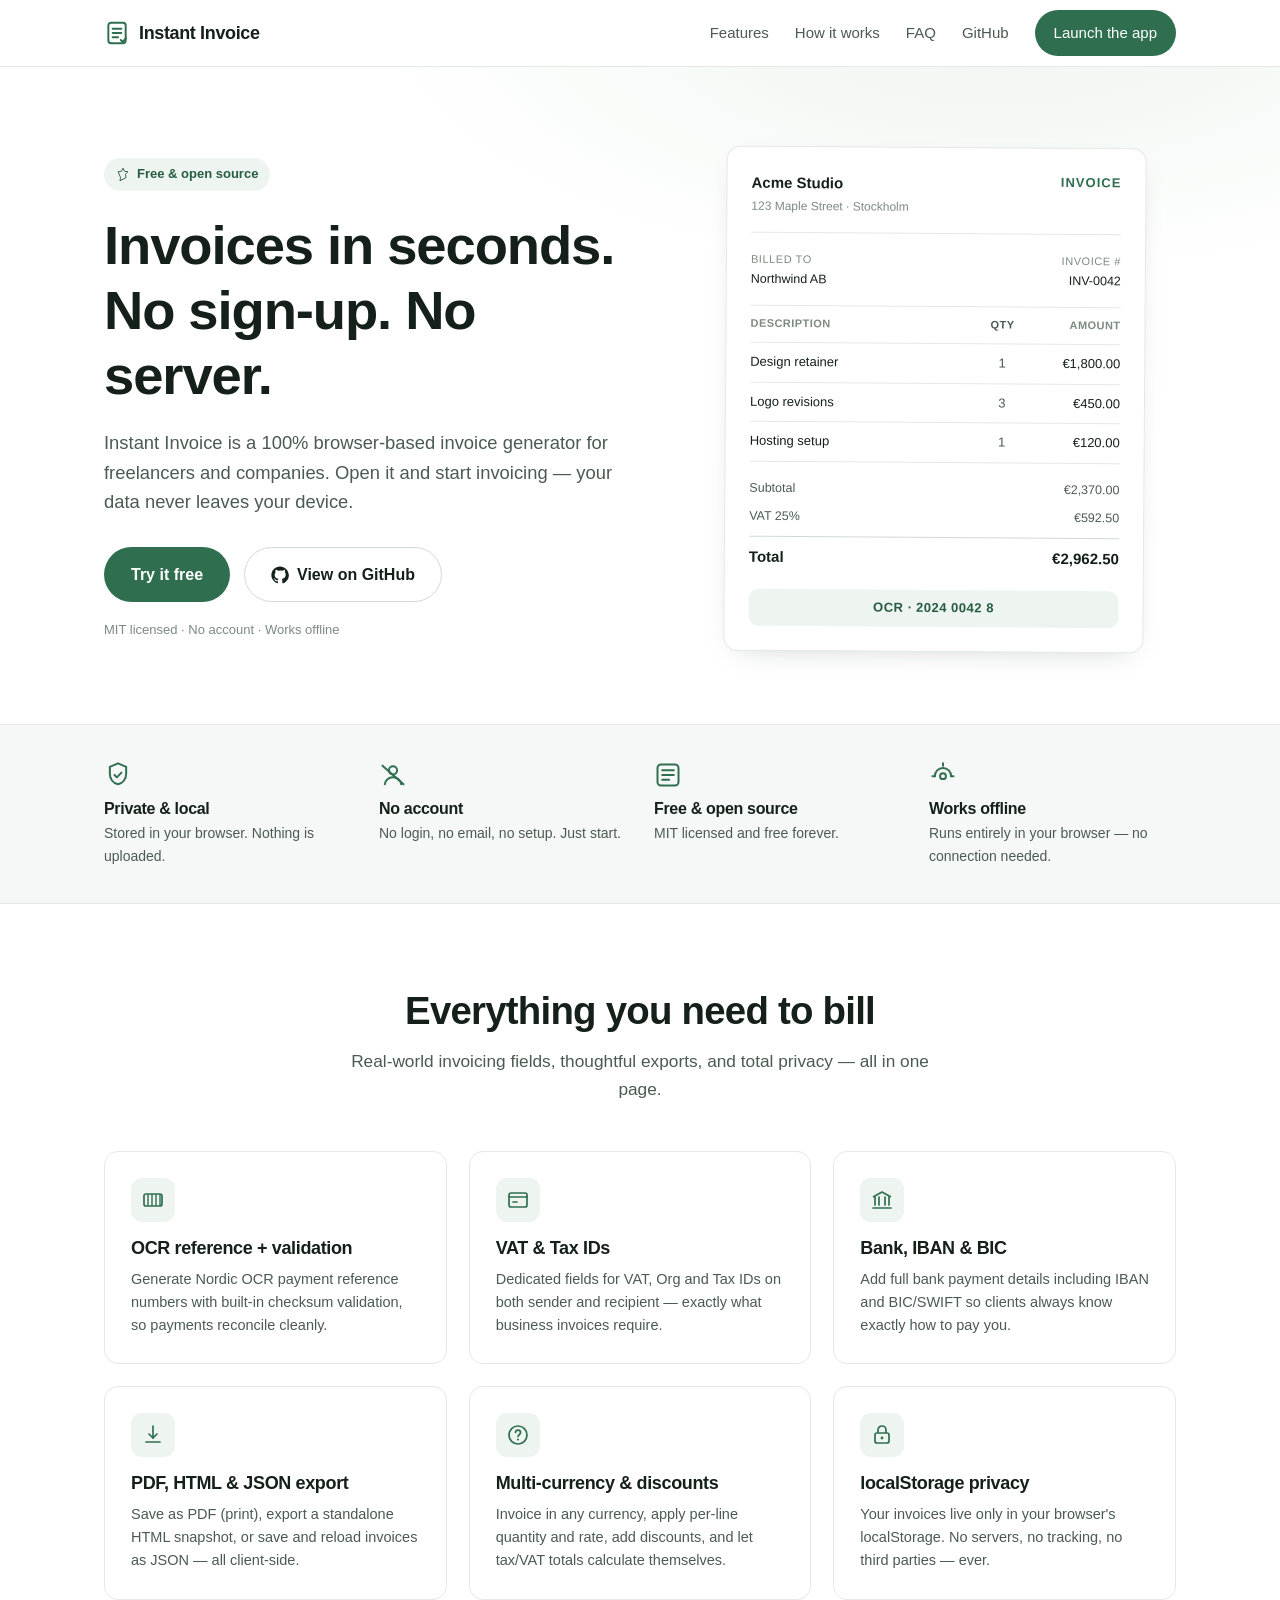
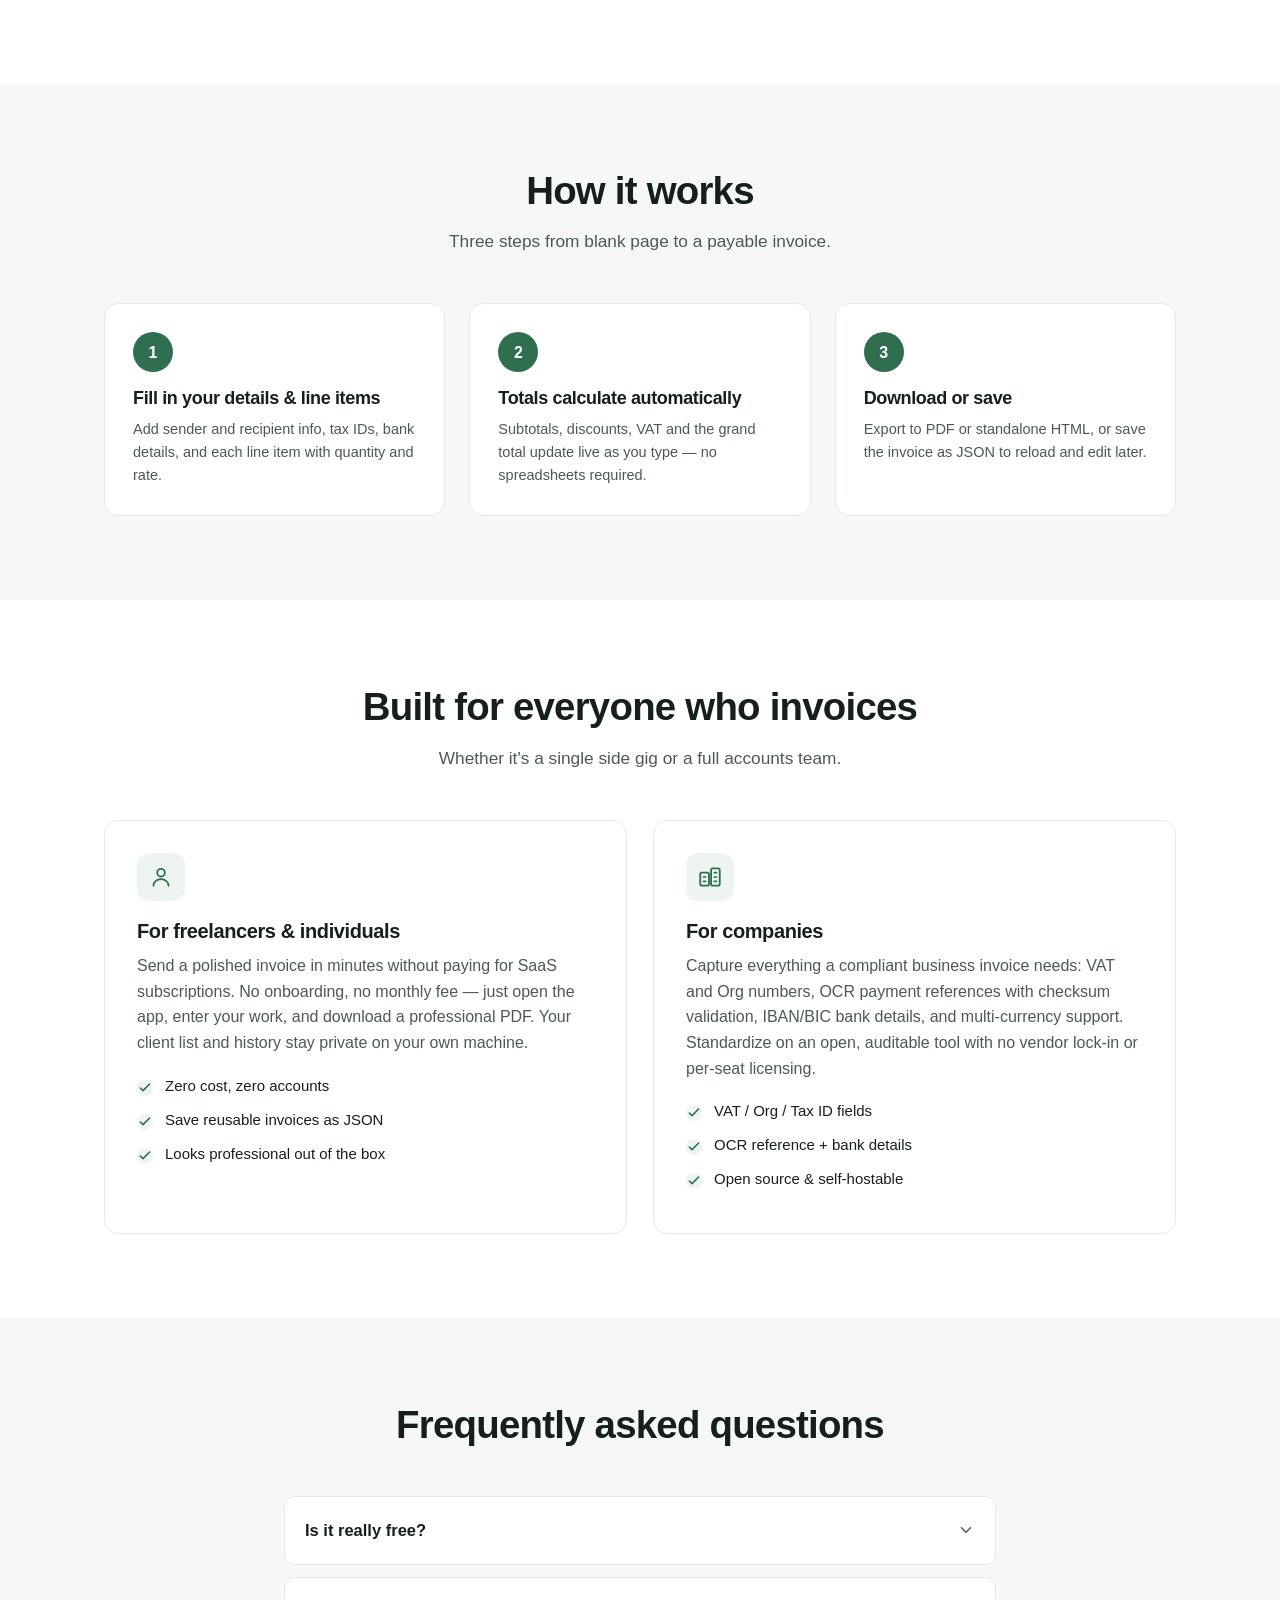
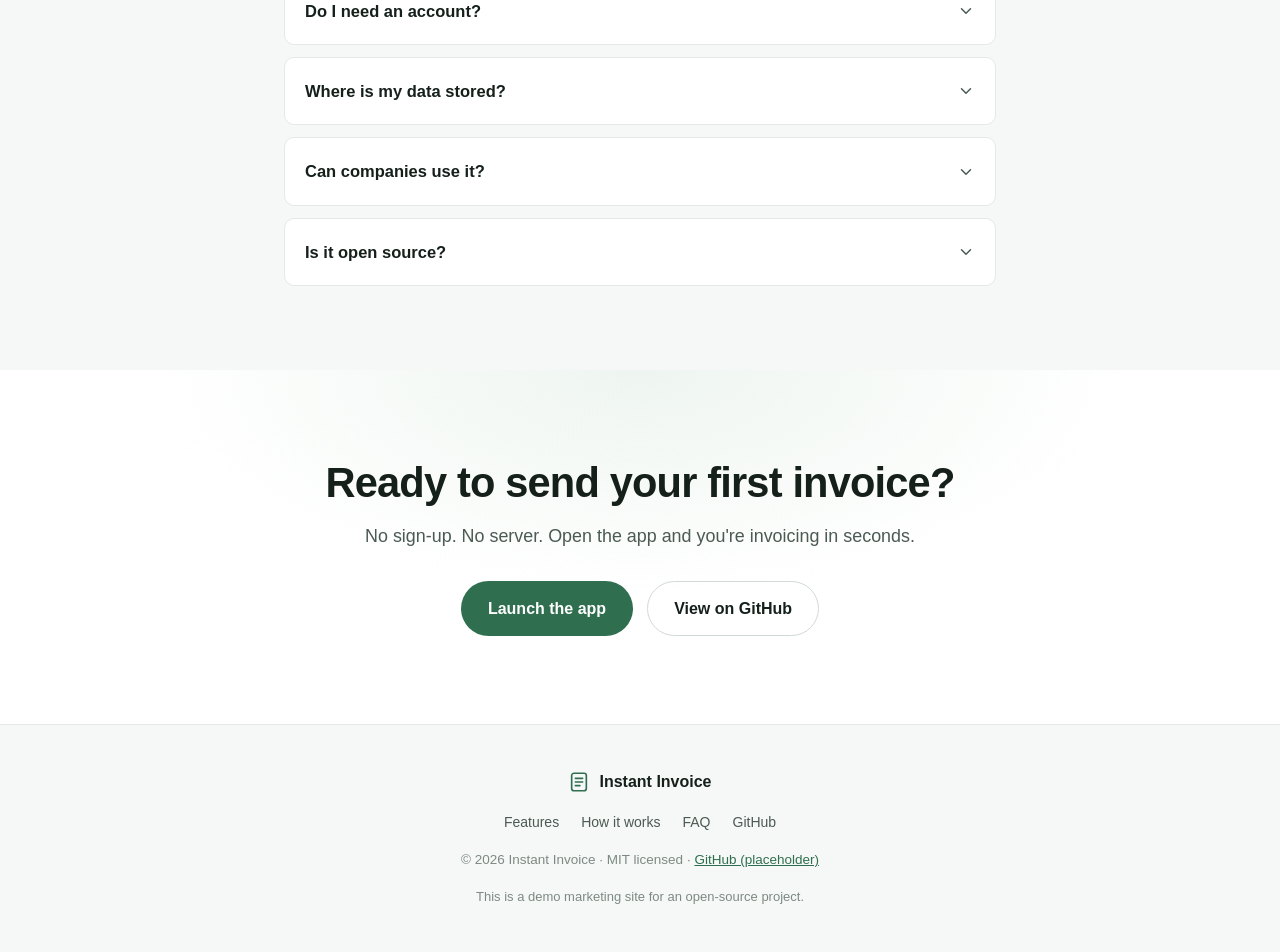
==== site/index.html @ c15d836b "Initial commit: open-source frontend invoice generator. Add the Personal/Freelancer invoice app with" ====
<!DOCTYPE html>
<!--
  Instant Invoice — marketing/demo landing page (static, frontend-only).

  FREE HOSTING OPTIONS (no domain purchase required):
    (a) Open locally — just double-click this file, or run: open site/index.html
    (b) Netlify Drop — drag the whole "site" folder onto https://app.netlify.com/drop
        for an instant free *.netlify.app URL.
    (c) GitHub Pages — push the repo and enable Pages in Settings → Pages;
        you'll get a free *.github.io URL with no custom domain needed.

  Note: the "Launch the app" / "Try it free" buttons link to ../index.html,
  which is the actual Instant Invoice generator app in the parent folder.
  Serve them together (or keep the folder structure) so the link resolves.
-->
<html lang="en">
<head>
  <meta charset="UTF-8" />
  <meta name="viewport" content="width=device-width, initial-scale=1.0" />
  <title>Instant Invoice — Free, open-source invoice generator</title>
  <meta name="description" content="Instant Invoice is a free, open-source, 100% browser-based invoice generator. No backend, no account, no login. Your data stays private in your browser." />
  <link rel="stylesheet" href="styles.css" />
</head>
<body>
  <a class="skip-link" href="#main">Skip to content</a>

  <!-- ============ NAV ============ -->
  <header class="nav" id="top">
    <div class="container nav__inner">
      <a class="brand" href="#top" aria-label="Instant Invoice home">
        <svg class="brand__mark" width="26" height="26" viewBox="0 0 24 24" fill="none" aria-hidden="true">
          <rect x="4" y="2.5" width="16" height="19" rx="2.5" stroke="currentColor" stroke-width="1.8"/>
          <path d="M8 8h8M8 12h8M8 16h5" stroke="currentColor" stroke-width="1.8" stroke-linecap="round"/>
          <path d="M15.5 18.5l1.8 1.8 3-3.6" stroke="currentColor" stroke-width="1.8" stroke-linecap="round" stroke-linejoin="round"/>
        </svg>
        <span class="brand__name">Instant&nbsp;Invoice</span>
      </a>

      <nav class="nav__links" id="primary-nav" aria-label="Primary">
        <a href="#features">Features</a>
        <a href="#how">How it works</a>
        <a href="#faq">FAQ</a>
        <a href="https://github.com/your-org/instant-invoice" rel="noopener">GitHub</a>
        <a class="btn btn--primary nav__cta" href="../index.html">Launch the app</a>
      </nav>

      <button class="nav__toggle" id="nav-toggle" aria-expanded="false" aria-controls="primary-nav" aria-label="Toggle navigation menu">
        <svg width="24" height="24" viewBox="0 0 24 24" fill="none" aria-hidden="true">
          <path d="M4 7h16M4 12h16M4 17h16" stroke="currentColor" stroke-width="1.8" stroke-linecap="round"/>
        </svg>
      </button>
    </div>
  </header>

  <main id="main">
    <!-- ============ HERO ============ -->
    <section class="hero">
      <div class="container hero__inner">
        <div class="hero__copy">
          <span class="badge">
            <svg width="14" height="14" viewBox="0 0 24 24" fill="none" aria-hidden="true">
              <path d="M12 2l2.6 5.3 5.9.9-4.3 4.1 1 5.8L12 21l-5.2 2.7 1-5.8L3.5 8.2l5.9-.9L12 2z" stroke="currentColor" stroke-width="1.6" stroke-linejoin="round"/>
            </svg>
            Free &amp; open source
          </span>
          <h1 class="hero__title">Invoices in seconds.<br />No sign-up. No server.</h1>
          <p class="hero__sub">
            Instant Invoice is a 100% browser-based invoice generator for freelancers and
            companies. Open it and start invoicing — your data never leaves your device.
          </p>
          <div class="hero__cta">
            <a class="btn btn--primary btn--lg" href="../index.html">Try it free</a>
            <a class="btn btn--ghost btn--lg" href="https://github.com/your-org/instant-invoice" rel="noopener">
              <svg width="18" height="18" viewBox="0 0 24 24" fill="currentColor" aria-hidden="true">
                <path d="M12 .5C5.7.5.5 5.7.5 12c0 5.1 3.3 9.4 7.9 10.9.6.1.8-.2.8-.6v-2c-3.2.7-3.9-1.4-3.9-1.4-.5-1.3-1.3-1.7-1.3-1.7-1.1-.7.1-.7.1-.7 1.2.1 1.8 1.2 1.8 1.2 1 1.8 2.8 1.3 3.5 1 .1-.8.4-1.3.8-1.6-2.6-.3-5.3-1.3-5.3-5.8 0-1.3.5-2.3 1.2-3.1-.1-.3-.5-1.5.1-3.1 0 0 1-.3 3.3 1.2a11.5 11.5 0 016 0C17.3 4.7 18.3 5 18.3 5c.6 1.6.2 2.8.1 3.1.7.8 1.2 1.8 1.2 3.1 0 4.5-2.7 5.5-5.3 5.8.4.4.8 1.1.8 2.2v3.3c0 .4.2.7.8.6 4.6-1.5 7.9-5.8 7.9-10.9C23.5 5.7 18.3.5 12 .5z"/>
              </svg>
              View on GitHub
            </a>
          </div>
          <p class="hero__note">MIT licensed · No account · Works offline</p>
        </div>

        <!-- Mock invoice preview built in HTML/CSS -->
        <div class="hero__visual" aria-hidden="true">
          <div class="mock">
            <div class="mock__top">
              <div>
                <div class="mock__brand">Acme Studio</div>
                <div class="mock__muted">123 Maple Street · Stockholm</div>
              </div>
              <div class="mock__title">INVOICE</div>
            </div>
            <div class="mock__meta">
              <div><span class="mock__label">Billed to</span><br />Northwind AB</div>
              <div class="mock__right"><span class="mock__label">Invoice #</span><br />INV-0042</div>
            </div>
            <div class="mock__table">
              <div class="mock__row mock__row--head"><span>Description</span><span>Qty</span><span>Amount</span></div>
              <div class="mock__row"><span>Design retainer</span><span>1</span><span>€1,800.00</span></div>
              <div class="mock__row"><span>Logo revisions</span><span>3</span><span>€450.00</span></div>
              <div class="mock__row"><span>Hosting setup</span><span>1</span><span>€120.00</span></div>
            </div>
            <div class="mock__totals">
              <div><span>Subtotal</span><span>€2,370.00</span></div>
              <div><span>VAT 25%</span><span>€592.50</span></div>
              <div class="mock__grand"><span>Total</span><span>€2,962.50</span></div>
            </div>
            <div class="mock__ocr">OCR&nbsp;·&nbsp;2024 0042 8</div>
          </div>
        </div>
      </div>
    </section>

    <!-- ============ TRUST STRIP ============ -->
    <section class="strip" aria-label="Key benefits">
      <div class="container strip__grid">
        <div class="strip__item">
          <svg viewBox="0 0 24 24" fill="none" aria-hidden="true"><path d="M12 2l7 3v6c0 4.5-3 8.3-7 9-4-0.7-7-4.5-7-9V5l7-3z" stroke="currentColor" stroke-width="1.7" stroke-linejoin="round"/><path d="M9 12l2 2 4-4" stroke="currentColor" stroke-width="1.7" stroke-linecap="round" stroke-linejoin="round"/></svg>
          <h3>Private &amp; local</h3>
          <p>Stored in your browser. Nothing is uploaded.</p>
        </div>
        <div class="strip__item">
          <svg viewBox="0 0 24 24" fill="none" aria-hidden="true"><circle cx="12" cy="8" r="3.5" stroke="currentColor" stroke-width="1.7"/><path d="M5 20c0-3.3 3.1-6 7-6s7 2.7 7 6" stroke="currentColor" stroke-width="1.7" stroke-linecap="round"/><path d="M3 4l18 16" stroke="currentColor" stroke-width="1.7" stroke-linecap="round"/></svg>
          <h3>No account</h3>
          <p>No login, no email, no setup. Just start.</p>
        </div>
        <div class="strip__item">
          <svg viewBox="0 0 24 24" fill="none" aria-hidden="true"><path d="M7 8h10M7 12h10M7 16h6" stroke="currentColor" stroke-width="1.7" stroke-linecap="round"/><rect x="3" y="3" width="18" height="18" rx="3" stroke="currentColor" stroke-width="1.7"/></svg>
          <h3>Free &amp; open source</h3>
          <p>MIT licensed and free forever.</p>
        </div>
        <div class="strip__item">
          <svg viewBox="0 0 24 24" fill="none" aria-hidden="true"><path d="M5 13a7 7 0 0114 0" stroke="currentColor" stroke-width="1.7" stroke-linecap="round"/><path d="M3 13h2M19 13h2M12 4V2" stroke="currentColor" stroke-width="1.7" stroke-linecap="round"/><circle cx="12" cy="13" r="2.5" stroke="currentColor" stroke-width="1.7"/></svg>
          <h3>Works offline</h3>
          <p>Runs entirely in your browser — no connection needed.</p>
        </div>
      </div>
    </section>

    <!-- ============ FEATURES ============ -->
    <section class="section" id="features">
      <div class="container">
        <header class="section__head">
          <h2>Everything you need to bill</h2>
          <p>Real-world invoicing fields, thoughtful exports, and total privacy — all in one page.</p>
        </header>

        <div class="grid grid--features">
          <article class="card">
            <div class="card__icon"><svg viewBox="0 0 24 24" fill="none" aria-hidden="true"><rect x="3" y="6" width="18" height="12" rx="2" stroke="currentColor" stroke-width="1.7"/><path d="M7 6v12M11 6v12M15 6v12M19 6v12" stroke="currentColor" stroke-width="1.4"/></svg></div>
            <h3>OCR reference + validation</h3>
            <p>Generate Nordic OCR payment reference numbers with built-in checksum validation, so payments reconcile cleanly.</p>
          </article>
          <article class="card">
            <div class="card__icon"><svg viewBox="0 0 24 24" fill="none" aria-hidden="true"><rect x="3" y="5" width="18" height="14" rx="2" stroke="currentColor" stroke-width="1.7"/><path d="M3 9h18M7 14h4" stroke="currentColor" stroke-width="1.7" stroke-linecap="round"/></svg></div>
            <h3>VAT &amp; Tax IDs</h3>
            <p>Dedicated fields for VAT, Org and Tax IDs on both sender and recipient — exactly what business invoices require.</p>
          </article>
          <article class="card">
            <div class="card__icon"><svg viewBox="0 0 24 24" fill="none" aria-hidden="true"><path d="M3 9l9-5 9 5" stroke="currentColor" stroke-width="1.7" stroke-linejoin="round"/><path d="M5 9v8M19 9v8M9 9v8M15 9v8M3 20h18" stroke="currentColor" stroke-width="1.7" stroke-linecap="round"/></svg></div>
            <h3>Bank, IBAN &amp; BIC</h3>
            <p>Add full bank payment details including IBAN and BIC/SWIFT so clients always know exactly how to pay you.</p>
          </article>
          <article class="card">
            <div class="card__icon"><svg viewBox="0 0 24 24" fill="none" aria-hidden="true"><path d="M12 3v12" stroke="currentColor" stroke-width="1.7" stroke-linecap="round"/><path d="M8 11l4 4 4-4" stroke="currentColor" stroke-width="1.7" stroke-linecap="round" stroke-linejoin="round"/><path d="M5 19h14" stroke="currentColor" stroke-width="1.7" stroke-linecap="round"/></svg></div>
            <h3>PDF, HTML &amp; JSON export</h3>
            <p>Save as PDF (print), export a standalone HTML snapshot, or save and reload invoices as JSON — all client-side.</p>
          </article>
          <article class="card">
            <div class="card__icon"><svg viewBox="0 0 24 24" fill="none" aria-hidden="true"><circle cx="12" cy="12" r="9" stroke="currentColor" stroke-width="1.7"/><path d="M9.5 9.5a2.5 2.5 0 015 .3c0 1.7-2.5 2.2-2.5 3.7" stroke="currentColor" stroke-width="1.7" stroke-linecap="round"/><path d="M12 16.5h.01" stroke="currentColor" stroke-width="2" stroke-linecap="round"/></svg></div>
            <h3>Multi-currency &amp; discounts</h3>
            <p>Invoice in any currency, apply per-line quantity and rate, add discounts, and let tax/VAT totals calculate themselves.</p>
          </article>
          <article class="card">
            <div class="card__icon"><svg viewBox="0 0 24 24" fill="none" aria-hidden="true"><rect x="5" y="10" width="14" height="10" rx="2" stroke="currentColor" stroke-width="1.7"/><path d="M8 10V7a4 4 0 018 0v3" stroke="currentColor" stroke-width="1.7"/><circle cx="12" cy="15" r="1.4" fill="currentColor"/></svg></div>
            <h3>localStorage privacy</h3>
            <p>Your invoices live only in your browser's localStorage. No servers, no tracking, no third parties — ever.</p>
          </article>
        </div>
      </div>
    </section>

    <!-- ============ HOW IT WORKS ============ -->
    <section class="section section--alt" id="how">
      <div class="container">
        <header class="section__head">
          <h2>How it works</h2>
          <p>Three steps from blank page to a payable invoice.</p>
        </header>

        <ol class="steps">
          <li class="step">
            <div class="step__num">1</div>
            <h3>Fill in your details &amp; line items</h3>
            <p>Add sender and recipient info, tax IDs, bank details, and each line item with quantity and rate.</p>
          </li>
          <li class="step">
            <div class="step__num">2</div>
            <h3>Totals calculate automatically</h3>
            <p>Subtotals, discounts, VAT and the grand total update live as you type — no spreadsheets required.</p>
          </li>
          <li class="step">
            <div class="step__num">3</div>
            <h3>Download or save</h3>
            <p>Export to PDF or standalone HTML, or save the invoice as JSON to reload and edit later.</p>
          </li>
        </ol>
      </div>
    </section>

    <!-- ============ AUDIENCE ============ -->
    <section class="section" id="audience">
      <div class="container">
        <header class="section__head">
          <h2>Built for everyone who invoices</h2>
          <p>Whether it's a single side gig or a full accounts team.</p>
        </header>

        <div class="grid grid--two">
          <article class="panel">
            <div class="panel__icon"><svg viewBox="0 0 24 24" fill="none" aria-hidden="true"><circle cx="12" cy="8" r="3.5" stroke="currentColor" stroke-width="1.7"/><path d="M5 20c0-3.3 3.1-6 7-6s7 2.7 7 6" stroke="currentColor" stroke-width="1.7" stroke-linecap="round"/></svg></div>
            <h3>For freelancers &amp; individuals</h3>
            <p>Send a polished invoice in minutes without paying for SaaS subscriptions. No onboarding, no monthly fee — just open the app, enter your work, and download a professional PDF. Your client list and history stay private on your own machine.</p>
            <ul class="panel__list">
              <li>Zero cost, zero accounts</li>
              <li>Save reusable invoices as JSON</li>
              <li>Looks professional out of the box</li>
            </ul>
          </article>
          <article class="panel">
            <div class="panel__icon"><svg viewBox="0 0 24 24" fill="none" aria-hidden="true"><rect x="3" y="8" width="8" height="12" rx="1.5" stroke="currentColor" stroke-width="1.7"/><rect x="13" y="4" width="8" height="16" rx="1.5" stroke="currentColor" stroke-width="1.7"/><path d="M6 12h2M6 16h2M16 8h2M16 12h2M16 16h2" stroke="currentColor" stroke-width="1.6" stroke-linecap="round"/></svg></div>
            <h3>For companies</h3>
            <p>Capture everything a compliant business invoice needs: VAT and Org numbers, OCR payment references with checksum validation, IBAN/BIC bank details, and multi-currency support. Standardize on an open, auditable tool with no vendor lock-in or per-seat licensing.</p>
            <ul class="panel__list">
              <li>VAT / Org / Tax ID fields</li>
              <li>OCR reference + bank details</li>
              <li>Open source &amp; self-hostable</li>
            </ul>
          </article>
        </div>
      </div>
    </section>

    <!-- ============ FAQ ============ -->
    <section class="section section--alt" id="faq">
      <div class="container container--narrow">
        <header class="section__head">
          <h2>Frequently asked questions</h2>
        </header>

        <div class="faq">
          <details class="faq__item">
            <summary>Is it really free?</summary>
            <div class="faq__body"><p>Yes. Instant Invoice is free forever and released under the MIT license. There are no paid tiers, no trials, and no hidden costs.</p></div>
          </details>
          <details class="faq__item">
            <summary>Do I need an account?</summary>
            <div class="faq__body"><p>No. There's no sign-up, login, or email required. Open the app and start creating invoices immediately.</p></div>
          </details>
          <details class="faq__item">
            <summary>Where is my data stored?</summary>
            <div class="faq__body"><p>Everything stays in your browser's localStorage on your own device. Nothing is sent to a server, because there is no server.</p></div>
          </details>
          <details class="faq__item">
            <summary>Can companies use it?</summary>
            <div class="faq__body"><p>Absolutely. It includes VAT/Org/Tax IDs, OCR payment references with checksum validation, IBAN/BIC bank details, multi-currency and discounts — everything a business invoice needs.</p></div>
          </details>
          <details class="faq__item">
            <summary>Is it open source?</summary>
            <div class="faq__body"><p>Yes — the full source is MIT licensed and available on GitHub. Contributions are welcome.</p></div>
          </details>
        </div>
      </div>
    </section>

    <!-- ============ CTA ============ -->
    <section class="cta">
      <div class="container cta__inner">
        <h2>Ready to send your first invoice?</h2>
        <p>No sign-up. No server. Open the app and you're invoicing in seconds.</p>
        <div class="cta__buttons">
          <a class="btn btn--primary btn--lg" href="../index.html">Launch the app</a>
          <a class="btn btn--ghost btn--lg" href="https://github.com/your-org/instant-invoice" rel="noopener">View on GitHub</a>
        </div>
      </div>
    </section>
  </main>

  <!-- ============ FOOTER ============ -->
  <footer class="footer">
    <div class="container footer__inner">
      <div class="footer__brand">
        <svg width="22" height="22" viewBox="0 0 24 24" fill="none" aria-hidden="true">
          <rect x="4" y="2.5" width="16" height="19" rx="2.5" stroke="currentColor" stroke-width="1.8"/>
          <path d="M8 8h8M8 12h8M8 16h5" stroke="currentColor" stroke-width="1.8" stroke-linecap="round"/>
        </svg>
        <span>Instant Invoice</span>
      </div>
      <nav class="footer__links" aria-label="Footer">
        <a href="#features">Features</a>
        <a href="#how">How it works</a>
        <a href="#faq">FAQ</a>
        <a href="https://github.com/your-org/instant-invoice" rel="noopener">GitHub</a>
      </nav>
      <p class="footer__meta">
        &copy; <span id="year">2026</span> Instant Invoice · MIT licensed ·
        <a href="https://github.com/your-org/instant-invoice" rel="noopener">GitHub (placeholder)</a>
      </p>
      <p class="footer__demo">This is a demo marketing site for an open-source project.</p>
    </div>
  </footer>

  <script src="script.js"></script>
</body>
</html>
---- site/styles.css ----
/* ============================================================
   Instant Invoice — marketing site styles
   Cohesive with the app: green accent on neutral/white.
   ============================================================ */

:root {
  --bg: #ffffff;
  --bg-alt: #f6f8f7;
  --surface: #ffffff;
  --ink: #15201b;
  --ink-soft: #4b5a53;
  --ink-faint: #7d8a83;
  --line: #e4e9e6;
  --line-strong: #d2dad6;
  --accent: #2f6f4f;
  --accent-strong: #265c41;
  --accent-soft: #eef5f0;
  --accent-ink: #ffffff;
  --radius: 14px;
  --radius-sm: 10px;
  --shadow: 0 10px 30px -16px rgba(21, 32, 27, 0.25);
  --maxw: 1120px;
  --font: -apple-system, BlinkMacSystemFont, "Segoe UI", Roboto, Helvetica, Arial, "Apple Color Emoji", sans-serif;
}

* { box-sizing: border-box; }

html { scroll-behavior: smooth; }

@media (prefers-reduced-motion: reduce) {
  html { scroll-behavior: auto; }
}

body {
  margin: 0;
  background: var(--bg);
  color: var(--ink);
  font-family: var(--font);
  font-size: 16px;
  line-height: 1.6;
  -webkit-font-smoothing: antialiased;
}

h1, h2, h3 { line-height: 1.2; letter-spacing: -0.02em; margin: 0; }
p { margin: 0; }
a { color: inherit; }

img, svg { display: block; }

.container {
  width: 100%;
  max-width: var(--maxw);
  margin: 0 auto;
  padding: 0 24px;
}
.container--narrow { max-width: 760px; }

.skip-link {
  position: absolute;
  left: -9999px;
  top: 0;
  background: var(--accent);
  color: #fff;
  padding: 10px 16px;
  border-radius: 0 0 8px 0;
  z-index: 100;
}
.skip-link:focus { left: 0; }

/* ---------- Focus styles ---------- */
a:focus-visible,
button:focus-visible,
summary:focus-visible {
  outline: 3px solid var(--accent);
  outline-offset: 2px;
  border-radius: 4px;
}

/* ---------- Buttons ---------- */
.btn {
  display: inline-flex;
  align-items: center;
  justify-content: center;
  gap: 8px;
  font: inherit;
  font-weight: 600;
  font-size: 15px;
  text-decoration: none;
  padding: 10px 18px;
  border-radius: 999px;
  border: 1px solid transparent;
  cursor: pointer;
  transition: background-color .18s ease, color .18s ease, border-color .18s ease, transform .18s ease;
  white-space: nowrap;
}
.btn--lg { padding: 14px 26px; font-size: 16px; }
.btn--primary {
  background: var(--accent);
  color: var(--accent-ink);
}
.btn--primary:hover { background: var(--accent-strong); }
.btn--ghost {
  background: transparent;
  color: var(--ink);
  border-color: var(--line-strong);
}
.btn--ghost:hover { border-color: var(--accent); color: var(--accent); }

/* ============ NAV ============ */
.nav {
  position: sticky;
  top: 0;
  z-index: 50;
  background: rgba(255, 255, 255, 0.85);
  backdrop-filter: saturate(180%) blur(12px);
  border-bottom: 1px solid var(--line);
}
.nav__inner {
  display: flex;
  align-items: center;
  justify-content: space-between;
  height: 66px;
}
.brand {
  display: inline-flex;
  align-items: center;
  gap: 9px;
  font-weight: 700;
  font-size: 18px;
  text-decoration: none;
  letter-spacing: -0.02em;
}
.brand__mark { color: var(--accent); }

.nav__links {
  display: flex;
  align-items: center;
  gap: 26px;
}
.nav__links a {
  text-decoration: none;
  color: var(--ink-soft);
  font-weight: 500;
  font-size: 15px;
  transition: color .15s ease;
}
.nav__links a:hover { color: var(--ink); }
.nav__links .nav__cta { color: var(--accent-ink); }
.nav__links .nav__cta:hover { color: var(--accent-ink); }

.nav__toggle {
  display: none;
  background: transparent;
  border: 1px solid var(--line-strong);
  border-radius: 10px;
  padding: 6px;
  color: var(--ink);
  cursor: pointer;
}

/* ============ HERO ============ */
.hero {
  position: relative;
  overflow: hidden;
  padding: 80px 0 72px;
  background:
    radial-gradient(900px 380px at 78% -8%, var(--accent-soft), transparent 70%),
    var(--bg);
}
.hero__inner {
  display: grid;
  grid-template-columns: 1.05fr 0.95fr;
  gap: 56px;
  align-items: center;
}
.badge {
  display: inline-flex;
  align-items: center;
  gap: 7px;
  background: var(--accent-soft);
  color: var(--accent-strong);
  font-size: 13px;
  font-weight: 600;
  padding: 6px 12px;
  border-radius: 999px;
  margin-bottom: 22px;
}
.hero__title {
  font-size: clamp(2.1rem, 5vw, 3.4rem);
  font-weight: 800;
}
.hero__sub {
  margin-top: 20px;
  font-size: 1.15rem;
  color: var(--ink-soft);
  max-width: 30em;
}
.hero__cta {
  display: flex;
  flex-wrap: wrap;
  gap: 14px;
  margin-top: 30px;
}
.hero__note {
  margin-top: 18px;
  font-size: 13px;
  color: var(--ink-faint);
}

/* ---- Mock invoice ---- */
.hero__visual { display: flex; justify-content: center; }
.mock {
  width: 100%;
  max-width: 420px;
  background: var(--surface);
  border: 1px solid var(--line);
  border-radius: var(--radius);
  box-shadow: var(--shadow);
  padding: 24px;
  font-size: 13px;
  transform: rotate(0.4deg);
}
.mock__top {
  display: flex;
  justify-content: space-between;
  align-items: flex-start;
  padding-bottom: 16px;
  border-bottom: 1px solid var(--line);
}
.mock__brand { font-weight: 700; font-size: 15px; }
.mock__muted { color: var(--ink-faint); font-size: 12px; margin-top: 2px; }
.mock__title { font-weight: 800; letter-spacing: 0.08em; color: var(--accent); }
.mock__meta {
  display: flex;
  justify-content: space-between;
  gap: 16px;
  margin: 16px 0;
  font-size: 12.5px;
}
.mock__right { text-align: right; }
.mock__label { color: var(--ink-faint); font-size: 11px; text-transform: uppercase; letter-spacing: 0.05em; }
.mock__table { border-top: 1px solid var(--line); }
.mock__row {
  display: grid;
  grid-template-columns: 1fr 40px 90px;
  gap: 8px;
  padding: 9px 0;
  border-bottom: 1px solid var(--line);
}
.mock__row span:nth-child(2) { text-align: center; color: var(--ink-soft); }
.mock__row span:last-child { text-align: right; }
.mock__row--head {
  color: var(--ink-faint);
  font-size: 11px;
  text-transform: uppercase;
  letter-spacing: 0.04em;
  font-weight: 600;
}
.mock__totals { margin-top: 12px; font-size: 12.5px; }
.mock__totals > div {
  display: flex;
  justify-content: space-between;
  padding: 4px 0;
  color: var(--ink-soft);
}
.mock__grand {
  margin-top: 6px;
  padding-top: 8px !important;
  border-top: 1px solid var(--line-strong);
  font-weight: 800;
  font-size: 15px;
  color: var(--ink) !important;
}
.mock__ocr {
  margin-top: 16px;
  background: var(--accent-soft);
  color: var(--accent-strong);
  font-weight: 600;
  text-align: center;
  padding: 8px;
  border-radius: var(--radius-sm);
  letter-spacing: 0.04em;
}

/* ============ TRUST STRIP ============ */
.strip {
  border-top: 1px solid var(--line);
  border-bottom: 1px solid var(--line);
  background: var(--bg-alt);
  padding: 36px 0;
}
.strip__grid {
  display: grid;
  grid-template-columns: repeat(4, 1fr);
  gap: 28px;
}
.strip__item svg {
  width: 28px;
  height: 28px;
  color: var(--accent);
  margin-bottom: 10px;
}
.strip__item h3 { font-size: 16px; }
.strip__item p { color: var(--ink-soft); font-size: 14px; margin-top: 4px; }

/* ============ SECTIONS ============ */
.section { padding: 84px 0; }
.section--alt { background: var(--bg-alt); }
.section__head {
  max-width: 620px;
  margin: 0 auto 48px;
  text-align: center;
}
.section__head h2 { font-size: clamp(1.7rem, 3.5vw, 2.4rem); }
.section__head p { margin-top: 14px; color: var(--ink-soft); font-size: 1.08rem; }

/* ---- Grids ---- */
.grid { display: grid; gap: 22px; }
.grid--features { grid-template-columns: repeat(3, 1fr); }
.grid--two { grid-template-columns: repeat(2, 1fr); gap: 26px; }

.card {
  background: var(--surface);
  border: 1px solid var(--line);
  border-radius: var(--radius);
  padding: 26px;
  transition: border-color .18s ease, transform .18s ease, box-shadow .18s ease;
}
.card:hover {
  border-color: var(--line-strong);
  transform: translateY(-3px);
  box-shadow: var(--shadow);
}
.card__icon {
  display: inline-flex;
  width: 44px;
  height: 44px;
  align-items: center;
  justify-content: center;
  border-radius: 11px;
  background: var(--accent-soft);
  color: var(--accent);
  margin-bottom: 16px;
}
.card__icon svg { width: 24px; height: 24px; }
.card h3 { font-size: 18px; }
.card p { margin-top: 8px; color: var(--ink-soft); font-size: 14.5px; }

/* ---- Steps ---- */
.steps {
  list-style: none;
  margin: 0;
  padding: 0;
  display: grid;
  grid-template-columns: repeat(3, 1fr);
  gap: 24px;
  counter-reset: step;
}
.step {
  background: var(--surface);
  border: 1px solid var(--line);
  border-radius: var(--radius);
  padding: 28px;
}
.step__num {
  display: inline-flex;
  width: 40px;
  height: 40px;
  align-items: center;
  justify-content: center;
  border-radius: 50%;
  background: var(--accent);
  color: #fff;
  font-weight: 800;
  margin-bottom: 16px;
}
.step h3 { font-size: 18px; }
.step p { margin-top: 8px; color: var(--ink-soft); font-size: 14.5px; }

/* ---- Audience panels ---- */
.panel {
  background: var(--surface);
  border: 1px solid var(--line);
  border-radius: var(--radius);
  padding: 32px;
}
.panel__icon {
  display: inline-flex;
  width: 48px;
  height: 48px;
  align-items: center;
  justify-content: center;
  border-radius: 12px;
  background: var(--accent-soft);
  color: var(--accent);
  margin-bottom: 18px;
}
.panel__icon svg { width: 26px; height: 26px; }
.panel h3 { font-size: 20px; }
.panel p { margin-top: 10px; color: var(--ink-soft); }
.panel__list {
  margin: 18px 0 0;
  padding: 0;
  list-style: none;
}
.panel__list li {
  position: relative;
  padding-left: 28px;
  margin-bottom: 10px;
  color: var(--ink);
  font-size: 15px;
}
.panel__list li::before {
  content: "";
  position: absolute;
  left: 0;
  top: 6px;
  width: 16px;
  height: 16px;
  border-radius: 50%;
  background: var(--accent-soft);
  background-image: url("data:image/svg+xml,%3Csvg xmlns='http://www.w3.org/2000/svg' width='16' height='16' viewBox='0 0 24 24' fill='none'%3E%3Cpath d='M5 12l4 4 10-10' stroke='%232f6f4f' stroke-width='2.4' stroke-linecap='round' stroke-linejoin='round'/%3E%3C/svg%3E");
  background-repeat: no-repeat;
  background-position: center;
}

/* ============ FAQ ============ */
.faq { display: grid; gap: 12px; }
.faq__item {
  background: var(--surface);
  border: 1px solid var(--line);
  border-radius: var(--radius-sm);
  padding: 4px 20px;
}
.faq__item summary {
  list-style: none;
  cursor: pointer;
  font-weight: 600;
  font-size: 16.5px;
  padding: 16px 0;
  display: flex;
  align-items: center;
  justify-content: space-between;
}
.faq__item summary::-webkit-details-marker { display: none; }
.faq__item summary::after {
  content: "";
  width: 18px;
  height: 18px;
  flex-shrink: 0;
  margin-left: 16px;
  background-image: url("data:image/svg+xml,%3Csvg xmlns='http://www.w3.org/2000/svg' width='18' height='18' viewBox='0 0 24 24' fill='none'%3E%3Cpath d='M6 9l6 6 6-6' stroke='%234b5a53' stroke-width='2' stroke-linecap='round' stroke-linejoin='round'/%3E%3C/svg%3E");
  background-repeat: no-repeat;
  background-position: center;
  transition: transform .2s ease;
}
.faq__item[open] summary::after { transform: rotate(180deg); }
.faq__body { padding: 0 0 18px; }
.faq__body p { color: var(--ink-soft); }

/* ============ CTA ============ */
.cta {
  padding: 88px 0;
  background:
    radial-gradient(700px 320px at 50% 0%, var(--accent-soft), transparent 70%),
    var(--bg);
  text-align: center;
}
.cta__inner h2 { font-size: clamp(1.8rem, 4vw, 2.6rem); }
.cta__inner p { margin-top: 14px; color: var(--ink-soft); font-size: 1.12rem; }
.cta__buttons {
  display: flex;
  justify-content: center;
  flex-wrap: wrap;
  gap: 14px;
  margin-top: 30px;
}

/* ============ FOOTER ============ */
.footer {
  border-top: 1px solid var(--line);
  background: var(--bg-alt);
  padding: 44px 0;
}
.footer__inner {
  display: flex;
  flex-direction: column;
  align-items: center;
  gap: 16px;
  text-align: center;
}
.footer__brand {
  display: inline-flex;
  align-items: center;
  gap: 9px;
  font-weight: 700;
}
.footer__brand svg { color: var(--accent); }
.footer__links {
  display: flex;
  flex-wrap: wrap;
  justify-content: center;
  gap: 22px;
}
.footer__links a { text-decoration: none; color: var(--ink-soft); font-size: 14px; }
.footer__links a:hover { color: var(--ink); }
.footer__meta { color: var(--ink-faint); font-size: 13.5px; }
.footer__meta a { color: var(--accent); }
.footer__demo { color: var(--ink-faint); font-size: 13px; }

/* ============ RESPONSIVE ============ */
@media (max-width: 900px) {
  .hero__inner { grid-template-columns: 1fr; gap: 40px; }
  .hero { padding: 56px 0 56px; }
  .grid--features { grid-template-columns: repeat(2, 1fr); }
  .strip__grid { grid-template-columns: repeat(2, 1fr); gap: 24px; }
  .steps { grid-template-columns: 1fr; }
  .grid--two { grid-template-columns: 1fr; }
}

@media (max-width: 680px) {
  .nav__toggle { display: inline-flex; }
  .nav__links {
    position: absolute;
    top: 66px;
    left: 0;
    right: 0;
    flex-direction: column;
    align-items: stretch;
    gap: 4px;
    background: var(--surface);
    border-bottom: 1px solid var(--line);
    padding: 12px 24px 20px;
    box-shadow: var(--shadow);
    display: none;
  }
  .nav__links.is-open { display: flex; }
  .nav__links a { padding: 10px 4px; font-size: 16px; }
  .nav__links .nav__cta {
    margin-top: 6px;
    text-align: center;
    padding: 12px;
  }
  .grid--features { grid-template-columns: 1fr; }
  .strip__grid { grid-template-columns: 1fr; }
  .section { padding: 60px 0; }
}
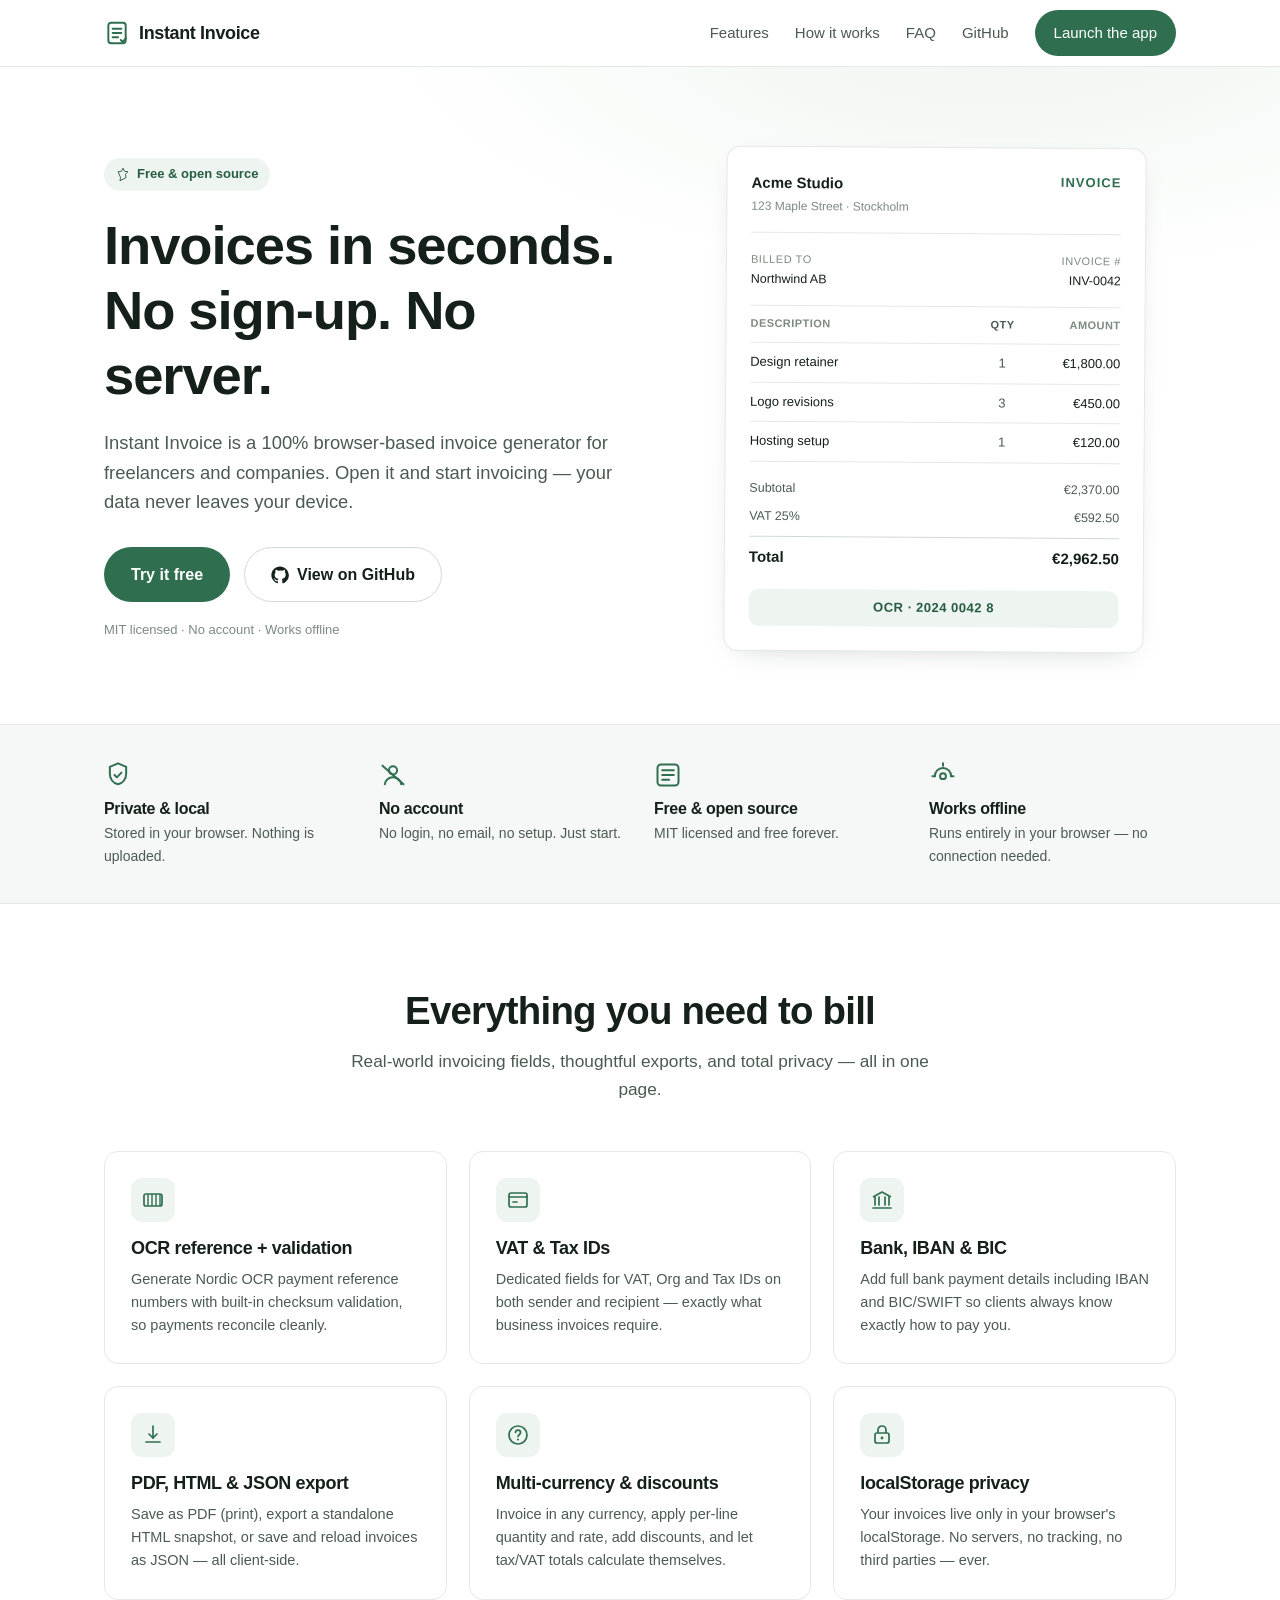
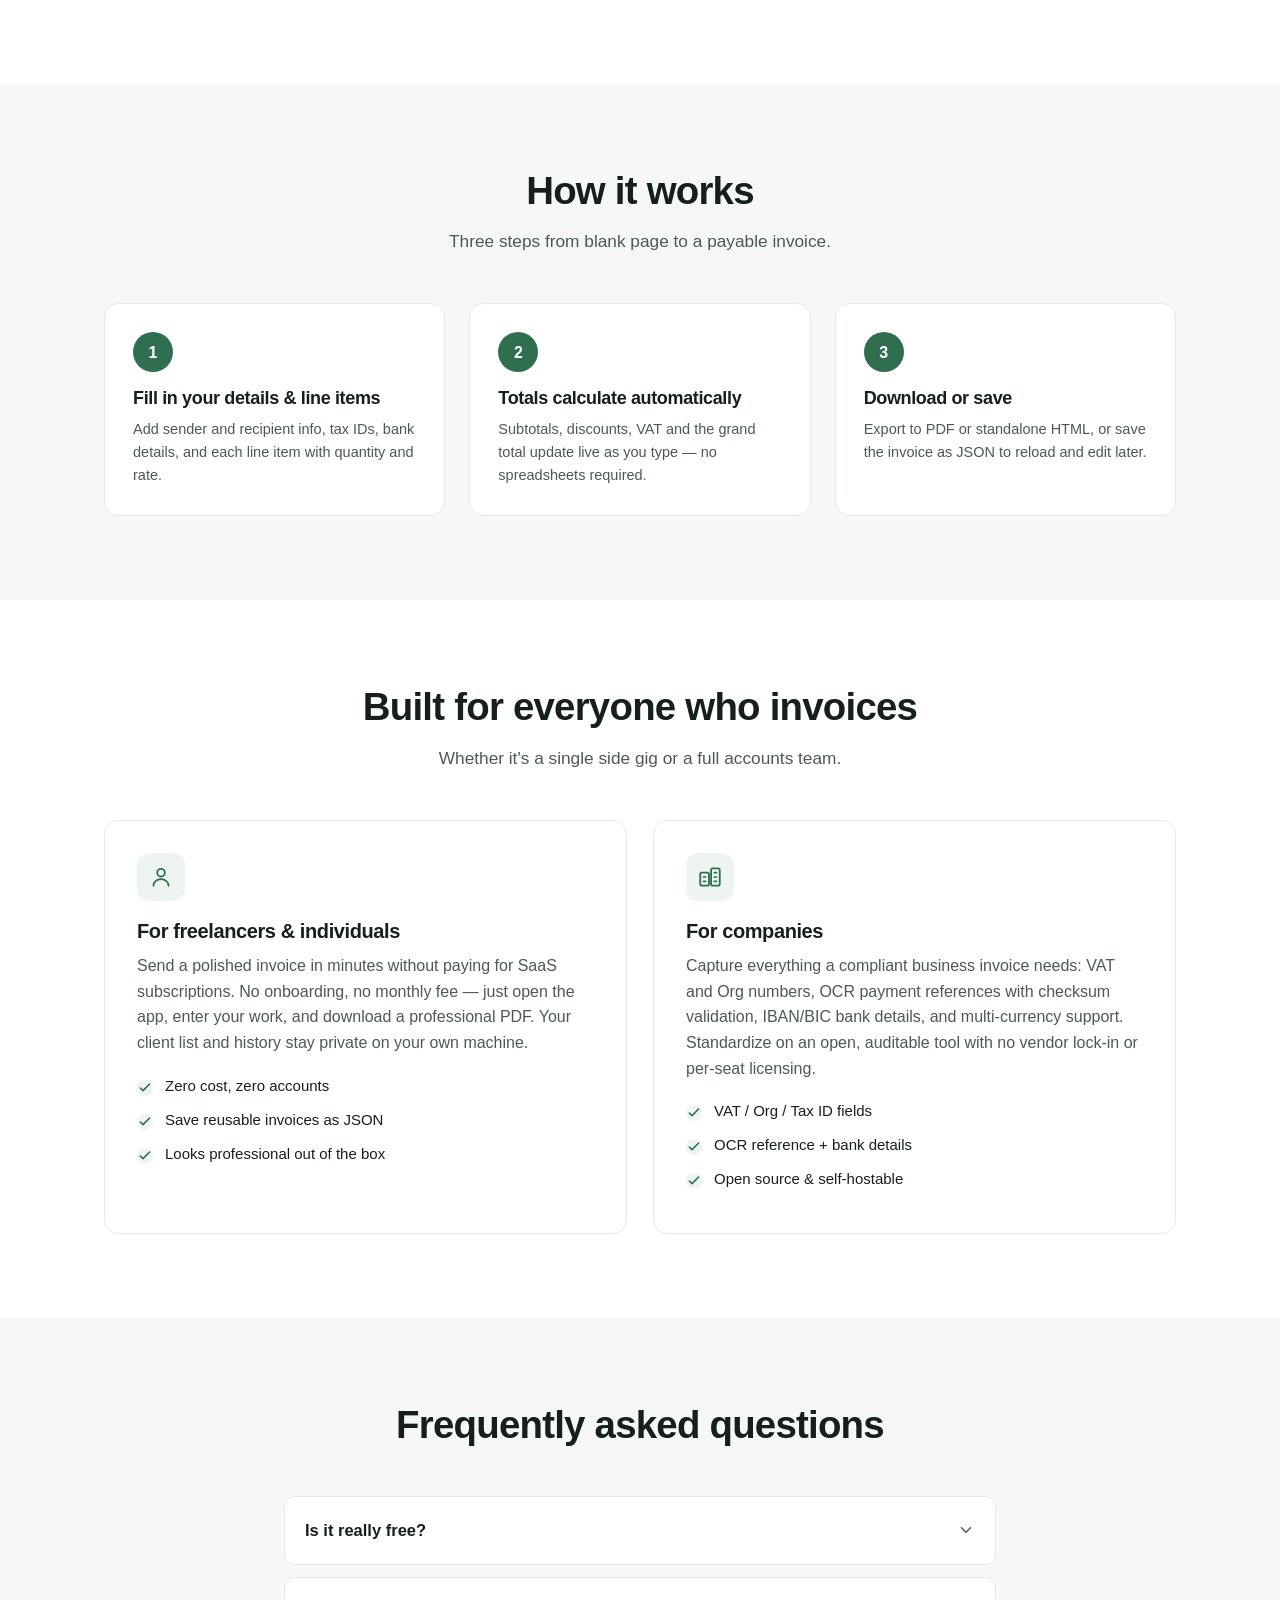
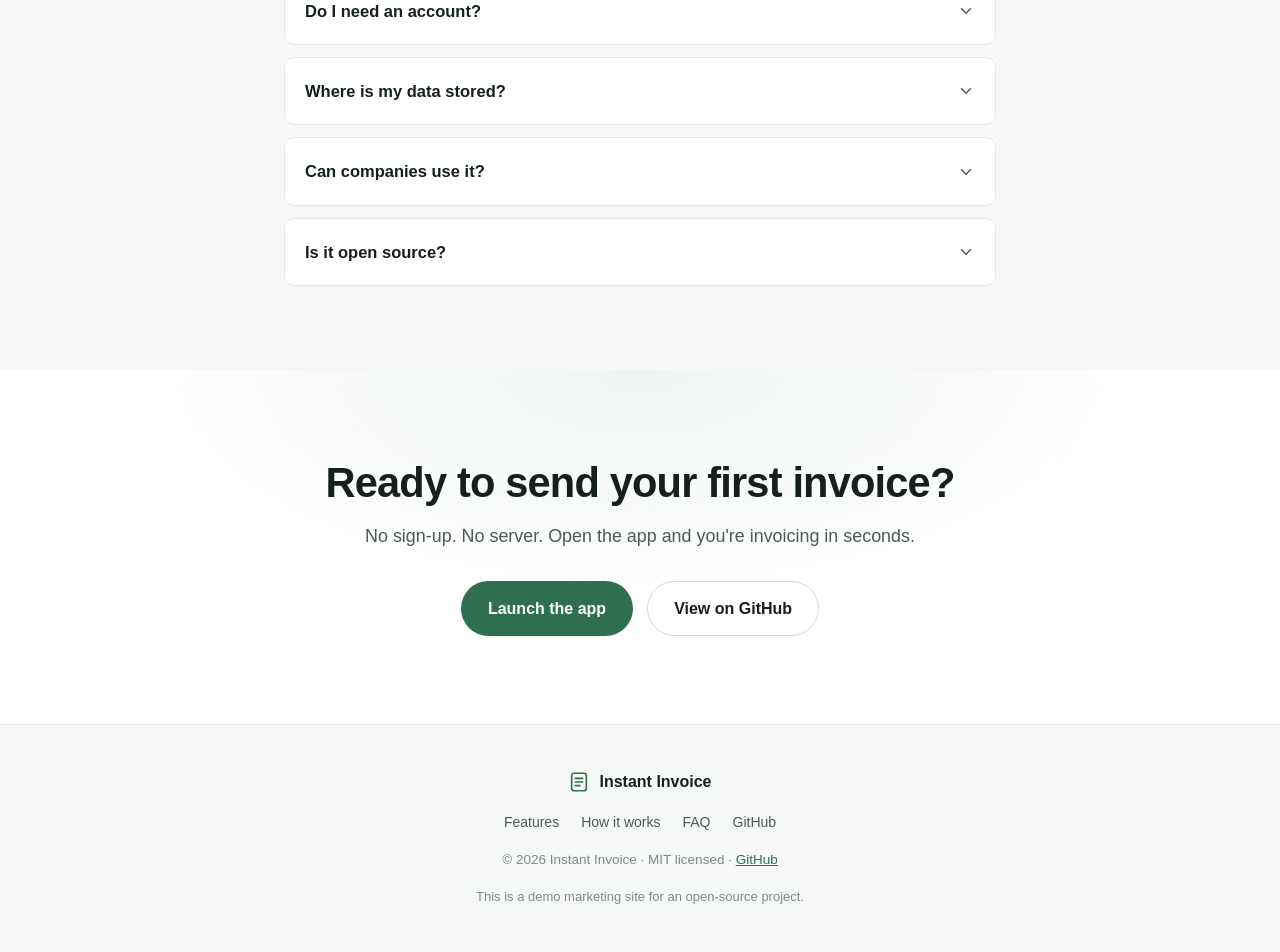
==== commit 80136ea1: "Add live GitHub Pages URLs and update demo site links. Point marketing site and README to the real r" ====
--- a/site/index.html
+++ b/site/index.html
@@ -2,12 +2,15 @@
 <!--
   Instant Invoice — marketing/demo landing page (static, frontend-only).
 
+  LIVE URLS (GitHub Pages, branch main, root):
+    App:  https://christopherwang0129SE.github.io/instant-invoice/
+    Demo: https://christopherwang0129SE.github.io/instant-invoice/site/
+    Repo: https://github.com/christopherwang0129SE/instant-invoice
+
   FREE HOSTING OPTIONS (no domain purchase required):
-    (a) Open locally — just double-click this file, or run: open site/index.html
-    (b) Netlify Drop — drag the whole "site" folder onto https://app.netlify.com/drop
-        for an instant free *.netlify.app URL.
-    (c) GitHub Pages — push the repo and enable Pages in Settings → Pages;
-        you'll get a free *.github.io URL with no custom domain needed.
+    (a) Open locally — double-click this file, or run: open site/index.html
+    (b) Netlify Drop — drag the "site" folder onto https://app.netlify.com/drop
+    (c) GitHub Pages — enabled on this repo (see LIVE URLS above)
 
   Note: the "Launch the app" / "Try it free" buttons link to ../index.html,
   which is the actual Instant Invoice generator app in the parent folder.
@@ -40,7 +43,7 @@
         <a href="#features">Features</a>
         <a href="#how">How it works</a>
         <a href="#faq">FAQ</a>
-        <a href="https://github.com/your-org/instant-invoice" rel="noopener">GitHub</a>
+        <a href="https://github.com/christopherwang0129SE/instant-invoice" rel="noopener">GitHub</a>
         <a class="btn btn--primary nav__cta" href="../index.html">Launch the app</a>
       </nav>
 
@@ -70,7 +73,7 @@
           </p>
           <div class="hero__cta">
             <a class="btn btn--primary btn--lg" href="../index.html">Try it free</a>
-            <a class="btn btn--ghost btn--lg" href="https://github.com/your-org/instant-invoice" rel="noopener">
+            <a class="btn btn--ghost btn--lg" href="https://github.com/christopherwang0129SE/instant-invoice" rel="noopener">
               <svg width="18" height="18" viewBox="0 0 24 24" fill="currentColor" aria-hidden="true">
                 <path d="M12 .5C5.7.5.5 5.7.5 12c0 5.1 3.3 9.4 7.9 10.9.6.1.8-.2.8-.6v-2c-3.2.7-3.9-1.4-3.9-1.4-.5-1.3-1.3-1.7-1.3-1.7-1.1-.7.1-.7.1-.7 1.2.1 1.8 1.2 1.8 1.2 1 1.8 2.8 1.3 3.5 1 .1-.8.4-1.3.8-1.6-2.6-.3-5.3-1.3-5.3-5.8 0-1.3.5-2.3 1.2-3.1-.1-.3-.5-1.5.1-3.1 0 0 1-.3 3.3 1.2a11.5 11.5 0 016 0C17.3 4.7 18.3 5 18.3 5c.6 1.6.2 2.8.1 3.1.7.8 1.2 1.8 1.2 3.1 0 4.5-2.7 5.5-5.3 5.8.4.4.8 1.1.8 2.2v3.3c0 .4.2.7.8.6 4.6-1.5 7.9-5.8 7.9-10.9C23.5 5.7 18.3.5 12 .5z"/>
               </svg>
@@ -280,7 +283,7 @@
         <p>No sign-up. No server. Open the app and you're invoicing in seconds.</p>
         <div class="cta__buttons">
           <a class="btn btn--primary btn--lg" href="../index.html">Launch the app</a>
-          <a class="btn btn--ghost btn--lg" href="https://github.com/your-org/instant-invoice" rel="noopener">View on GitHub</a>
+          <a class="btn btn--ghost btn--lg" href="https://github.com/christopherwang0129SE/instant-invoice" rel="noopener">View on GitHub</a>
         </div>
       </div>
     </section>
@@ -300,11 +303,11 @@
         <a href="#features">Features</a>
         <a href="#how">How it works</a>
         <a href="#faq">FAQ</a>
-        <a href="https://github.com/your-org/instant-invoice" rel="noopener">GitHub</a>
+        <a href="https://github.com/christopherwang0129SE/instant-invoice" rel="noopener">GitHub</a>
       </nav>
       <p class="footer__meta">
         &copy; <span id="year">2026</span> Instant Invoice · MIT licensed ·
-        <a href="https://github.com/your-org/instant-invoice" rel="noopener">GitHub (placeholder)</a>
+        <a href="https://github.com/christopherwang0129SE/instant-invoice" rel="noopener">GitHub</a>
       </p>
       <p class="footer__demo">This is a demo marketing site for an open-source project.</p>
     </div>
